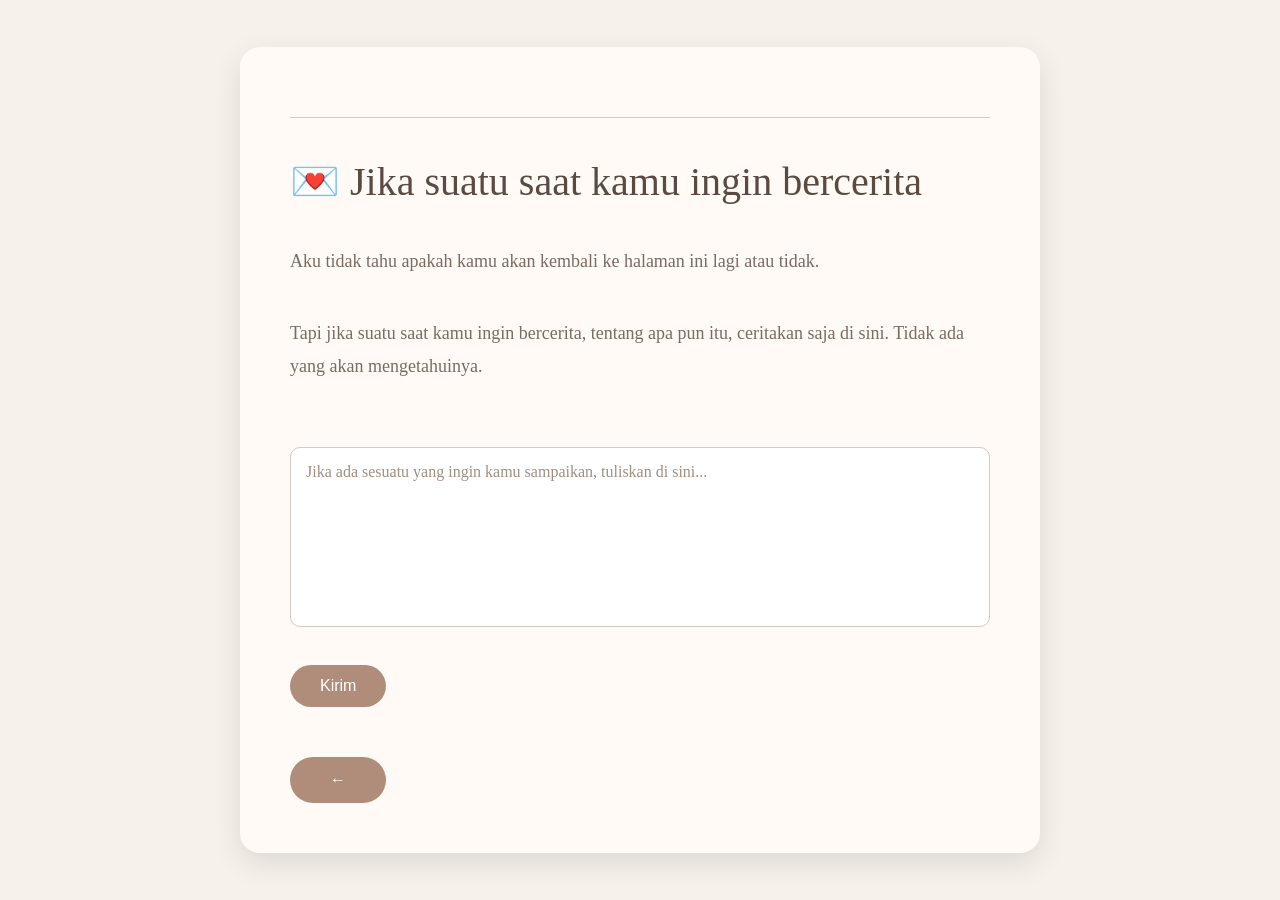
==== message.html @ d572ba02 "Kapsul Waktu" ====
<!DOCTYPE html>
<html lang="id">
<head>
    <meta charset="UTF-8">
    <meta name="viewport" content="width=device-width, initial-scale=1.0">
    <title>Kapsul Waktu</title>
    <link rel="stylesheet" href="style.css">
</head>
<body>

    <div class="book">

        <div class="line"></div>

        <h1>💌 Jika suatu saat kamu ingin bercerita</h1>

        <div class="content">

            <p>
                Aku tidak tahu apakah kamu akan kembali
                ke halaman ini lagi atau tidak.
            </p>
            <p>
                Tapi jika suatu saat kamu ingin bercerita,
                tentang apa pun itu, ceritakan saja di sini.
                Tidak ada yang akan mengetahuinya.
            </p>
           
            <textarea id="pesan"
          class="message-box"
          placeholder="Jika ada sesuatu yang ingin kamu sampaikan, tuliskan di sini..."></textarea>

            <button class="send-btn" onclick="kirimPesan()">
                Kirim
            </button>

            <p id="status-pesan"></p>

        </div>

        <div class="navigation">

            <button onclick="window.location.href='page5.html'">
                ←
            </button>

            <div></div>

        </div>

    </div>

    <script src="script.js"></script>

</body>
</html>
---- style.css ----
*{
    margin:0;
    padding:0;
    box-sizing:border-box;
}

body{
    height:100vh;
    background:#F6F1EB;
    display:flex;
    justify-content:center;
    align-items:center;
    font-family:Georgia, serif;
}

.container{
    text-align:center;
    max-width:600px;
    padding:40px;
}

h1{
    font-size:64px;
    color:#5A4A42;
    margin-bottom:20px;
    font-weight:normal;
}

p{
    font-size:18px;
    color:#7A6B63;
    line-height:1.8;
    margin-bottom:40px;
}

button{
    background:#B08D7A;
    color:white;
    border:none;
    padding:14px 40px;
    border-radius:30px;
    font-size:16px;
    cursor:pointer;
    transition:0.3s;
}

button:hover{
    transform:translateY(-3px);
    box-shadow:0 5px 15px rgba(0,0,0,0.1);
}

@media (max-width: 768px){

    .container{
        padding: 30px;
    }

    h1{
        font-size: 48px;
    }

    p{
        font-size: 16px;
    }

    button{
        padding: 12px 30px;
    }

}
.emoji{
    font-size:40px;
    margin-bottom:20px;
}
.book{
    background:#fffaf5;
    width:80%;
    max-width:800px;
    min-height:450px;
    padding:50px;
    border-radius:20px;
    box-shadow:0 10px 30px rgba(0,0,0,0.1);
}

.page-number{
    color:#9a8b7d;
    margin-bottom:20px;
}

.book h1{
    color:#5a4a42;
    font-size:40px;
    font-weight:400;
    margin-bottom:40px;
}
.content{
    color:#5a4a42;
    font-size:20px;
    line-height:2.2;
    min-height:220px;
}

.navigation{
    display:flex;
    justify-content:space-between;
    margin-top:50px;
}
.line{
    width:100%;
    height:1px;
    background:#d8c9bc;
    margin:20px 0 40px 0;
}
.date{
    color:#a79688;
    font-size:14px;
    margin-bottom:10px;
    font-style:italic;
}
ul{
    margin-left:30px;
    margin-top:20px;
    line-height:2;
}

li{
    margin-bottom:10px;
}


.message-box{
    width:100%;
    height:180px;
    padding:15px;
    border:1px solid #d8c9bc;
    border-radius:10px;
    font-size:16px;
    resize:none;
    background:#fff;
    margin-top:25px;
    margin-bottom:20px;
}
.message-box{
    font-family:Georgia, serif;
}

.message-box::placeholder{
    color:#a08f81;
}

.send-btn{
    background:#b08d7a;
    color:white;
    border:none;
    padding:12px 30px;
    border-radius:30px;
    cursor:pointer;
    font-size:16px;
}

body{
    animation: turnPage 0.7s ease;
}

@keyframes turnPage{
    0%{
        opacity:0;
        transform:translateX(40px);
    }

    100%{
        opacity:1;
        transform:translateX(0);
    }
}
#status-pesan{
    margin-top:15px;
    color:#8a7a6b;
    font-style:italic;
    opacity:0;
    transition:0.3s;
}
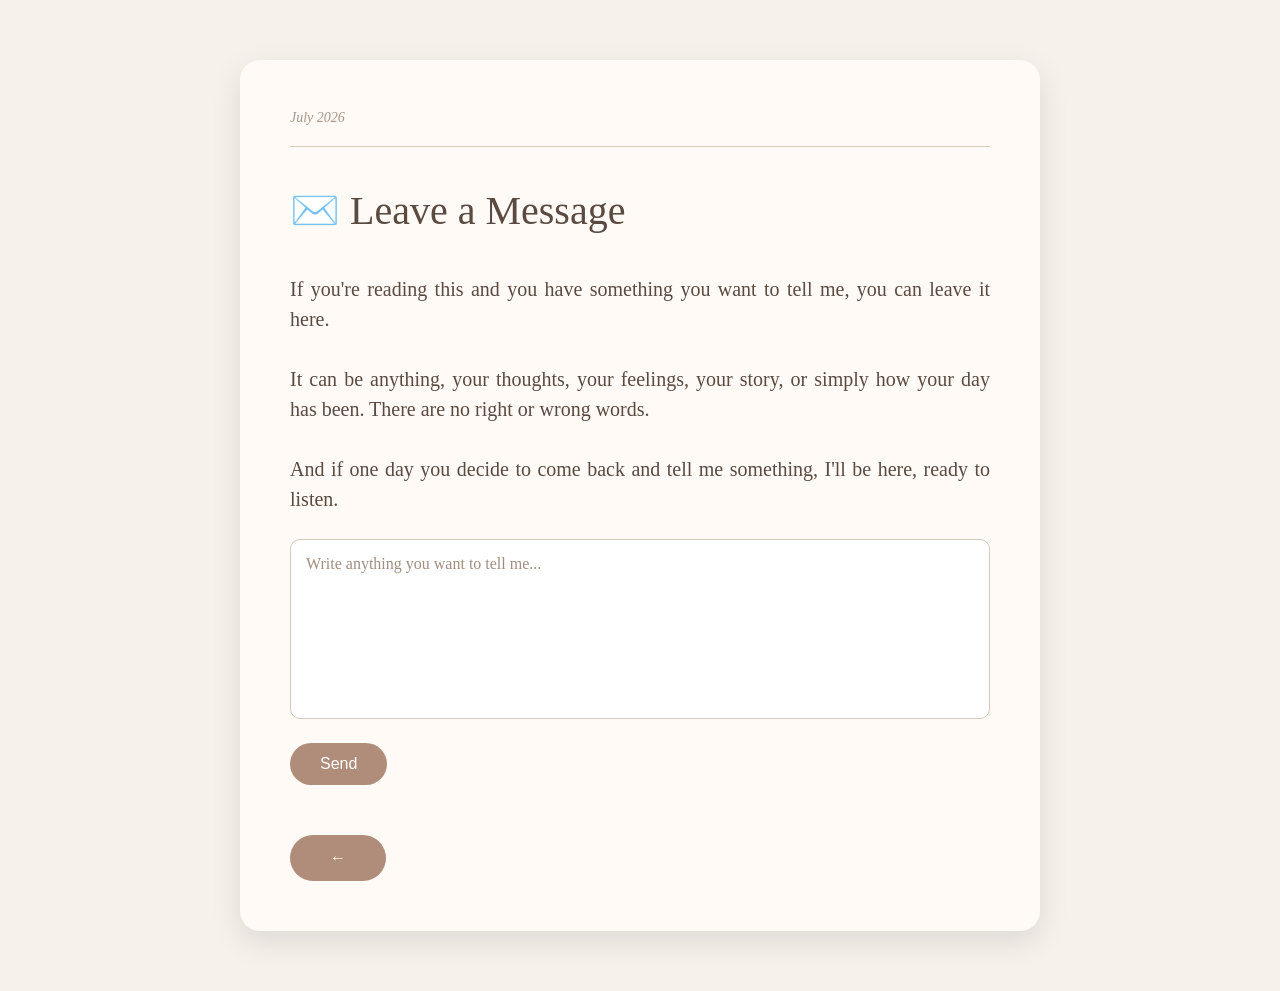
==== commit f745281e: "Update isi kapsul waktu" ====
--- a/message.html
+++ b/message.html
@@ -1,5 +1,5 @@
 <!DOCTYPE html>
-<html lang="id">
+<html lang="en">
 <head>
     <meta charset="UTF-8">
     <meta name="viewport" content="width=device-width, initial-scale=1.0">
@@ -8,49 +8,56 @@
 </head>
 <body>
 
-    <div class="book">
+<div class="book">
 
-        <div class="line"></div>
+    <div class="date">
+        July 2026
+    </div>
 
-        <h1>💌 Jika suatu saat kamu ingin bercerita</h1>
+    <div class="line"></div>
 
-        <div class="content">
+    <h1>✉️ Leave a Message</h1>
 
-            <p>
-                Aku tidak tahu apakah kamu akan kembali
-                ke halaman ini lagi atau tidak.
-            </p>
-            <p>
-                Tapi jika suatu saat kamu ingin bercerita,
-                tentang apa pun itu, ceritakan saja di sini.
-                Tidak ada yang akan mengetahuinya.
-            </p>
-           
-            <textarea id="pesan"
-          class="message-box"
-          placeholder="Jika ada sesuatu yang ingin kamu sampaikan, tuliskan di sini..."></textarea>
+    <div class="content">
 
-            <button class="send-btn" onclick="kirimPesan()">
-                Kirim
-            </button>
+        If you're reading this and you have something you want to tell me, you can leave it here.
+        <br><br>
 
-            <p id="status-pesan"></p>
+        It can be anything, your thoughts, your feelings, your story, or simply how your day has been.
+        There are no right or wrong words.
+        <br><br>
 
-        </div>
-
-        <div class="navigation">
-
-            <button onclick="window.location.href='page5.html'">
-                ←
-            </button>
-
-            <div></div>
-
-        </div>
+        And if one day you decide to come back and tell me something,
+        I'll be here, ready to listen.
 
     </div>
 
-    <script src="script.js"></script>
+    <textarea
+        id="pesan"
+        class="message-box"
+        placeholder="Write anything you want to tell me..."></textarea>
+
+    <button
+        class="send-btn"
+        onclick="kirimPesan()">
+        Send
+    </button>
+
+    <p id="status-pesan"></p>
+
+    <div class="navigation">
+
+        <button onclick="window.location.href='page5.html'">
+            ←
+        </button>
+
+        <div></div>
+
+    </div>
+
+</div>
+
+<script src="script.js"></script>
 
 </body>
 </html>
--- a/style.css
+++ b/style.css
@@ -5,12 +5,14 @@
 }
 
 body{
-    height:100vh;
+    min-height:100vh;
     background:#F6F1EB;
     display:flex;
     justify-content:center;
-    align-items:center;
+    align-items:flex-start;
     font-family:Georgia, serif;
+    padding:40px 20px;
+    overflow-y:auto;
 }
 
 .container{
@@ -76,10 +78,10 @@
     background:#fffaf5;
     width:80%;
     max-width:800px;
-    min-height:450px;
     padding:50px;
     border-radius:20px;
     box-shadow:0 10px 30px rgba(0,0,0,0.1);
+    margin:20px 0;
 }
 
 .page-number{
@@ -96,8 +98,10 @@
 .content{
     color:#5a4a42;
     font-size:20px;
-    line-height:2.2;
+    line-height:1.5;
     min-height:220px;
+    text-align: justify;
+    text-justify: inter-word;
 }
 
 .navigation{
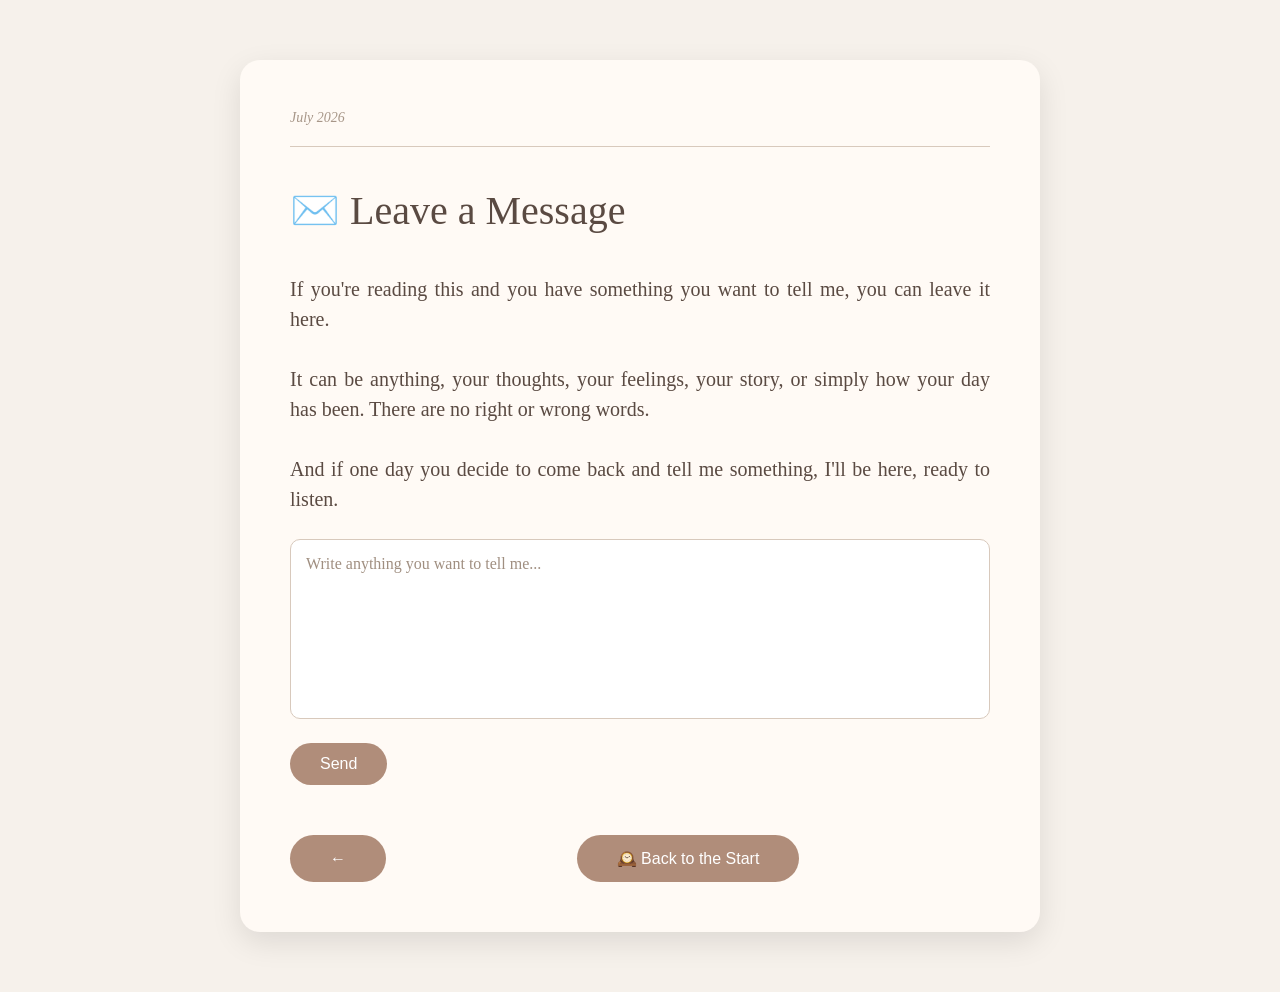
==== commit 0b18a2b2: "Update isi kapsul waktu" ====
--- a/message.html
+++ b/message.html
@@ -50,6 +50,9 @@
         <button onclick="window.location.href='page5.html'">
             ←
         </button>
+        <button onclick="window.location.href='index.html'">
+            🕰️ Back to the Start
+        </button>
 
         <div></div>
 
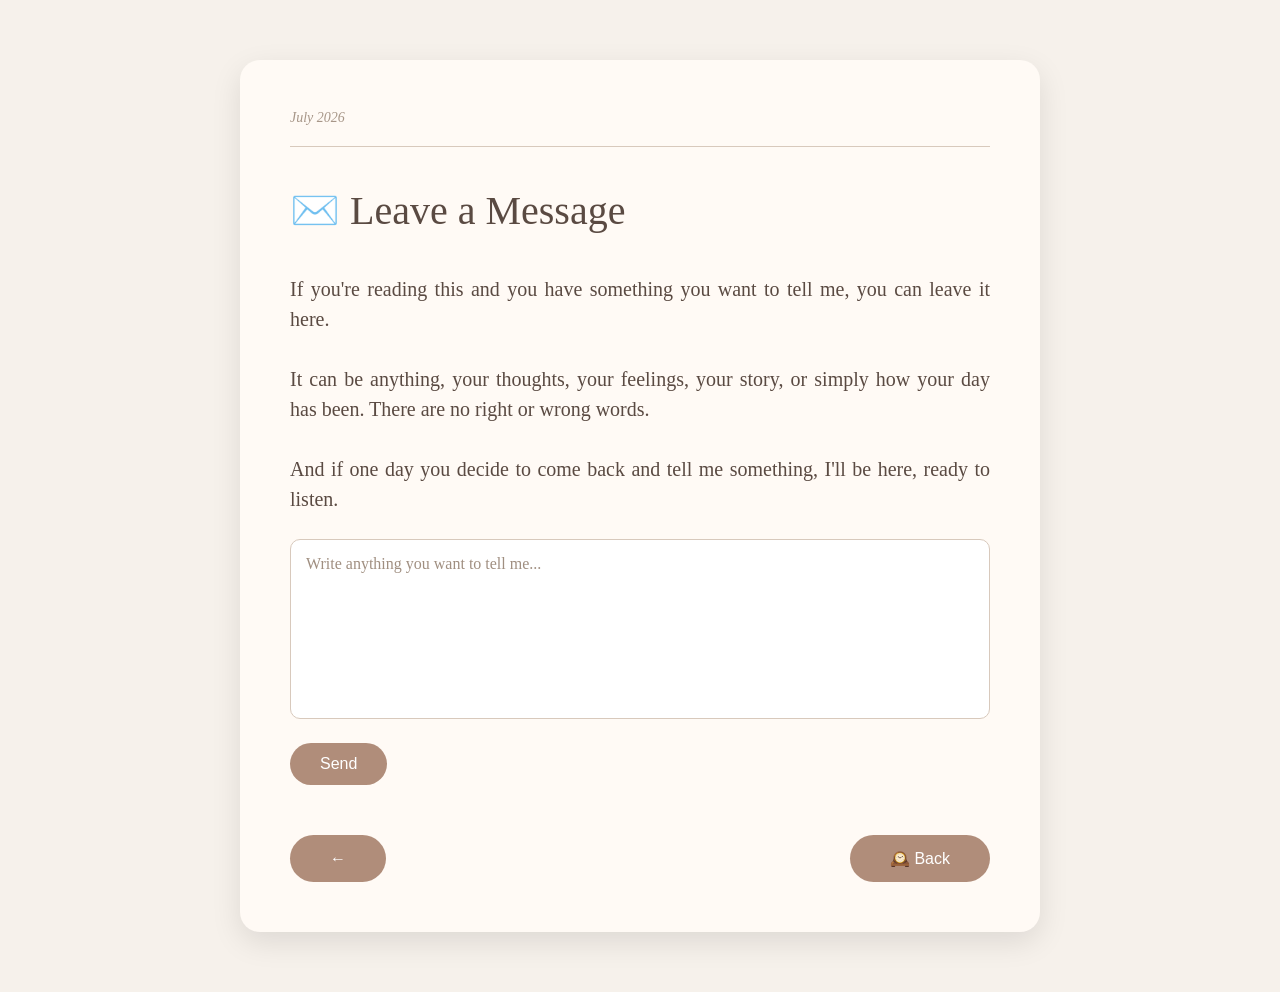
==== commit 552259f9: "Update isi kapsul waktu" ====
--- a/message.html
+++ b/message.html
@@ -51,10 +51,8 @@
             ←
         </button>
         <button onclick="window.location.href='index.html'">
-            🕰️ Back to the Start
+            🕰️ Back 
         </button>
-
-        <div></div>
 
     </div>
 
